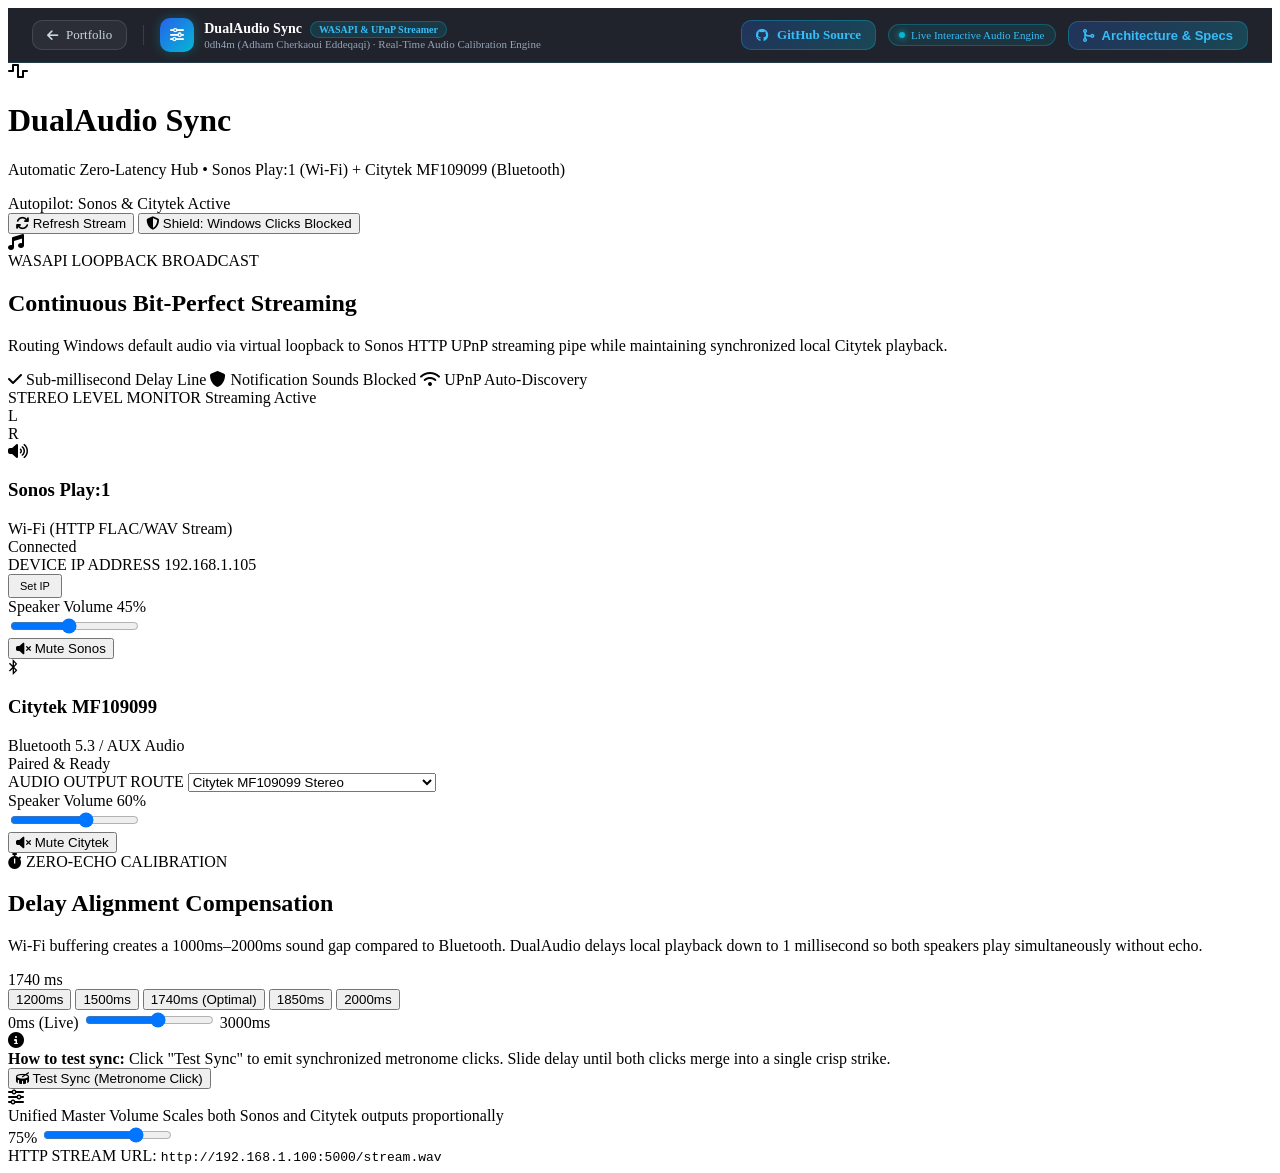
==== demos/dualaudio/index.html @ 764d20c1 "fix(dualaudio): overhaul UI with real FontAwesome icons and sleek glassmorphism; fix(movies): live d" ====
<!DOCTYPE html>
<html lang="en" dir="ltr" class="dark">
<head>
<meta name="author" content="0dh4m (Adham Cherkaoui Eddeqaqi)">
<meta name="copyright" content="Copyright (c) 2026 0dh4m (Adham Cherkaoui Eddeqaqi). All rights reserved.">
<meta charset="UTF-8">
<meta name="viewport" content="width=device-width, initial-scale=1.0">
<title>DualAudio Sync | Sonos Play:1 & Citytek Zero-Latency Audio Hub</title>
<meta name="description" content="Sub-millisecond audio synchronization engine between Sonos Play:1 (Wi-Fi UPnP) and Citytek MF109099 (Bluetooth). Engineered by Adham Cherkaoui Eddeqaqi (0dh4m).">

<!-- Fonts -->
<link rel="preconnect" href="https://fonts.googleapis.com">
<link rel="preconnect" href="https://fonts.gstatic.com" crossorigin>
<link href="https://fonts.googleapis.com/css2?family=JetBrains+Mono:wght@400;500;600;700&family=Plus+Jakarta+Sans:wght@400;500;600;700;800&display=swap" rel="stylesheet">
<link rel="stylesheet" href="https://cdnjs.cloudflare.com/ajax/libs/font-awesome/6.5.1/css/all.min.css">

<link rel="stylesheet" href="style.css">
<style>
/* Portfolio bar enhancements */
.portfolio-nav-bar {
    background: rgba(8, 12, 20, 0.9);
    backdrop-filter: blur(18px);
    -webkit-backdrop-filter: blur(18px);
    border-bottom: 1px solid rgba(56, 189, 248, 0.15);
    position: sticky;
    top: 0;
    z-index: 999;
    padding: 10px 24px;
    display: flex;
    align-items: center;
    justify-content: space-between;
}
.btn-port-back {
    display: inline-flex;
    align-items: center;
    gap: 8px;
    padding: 6px 14px;
    border-radius: 10px;
    background: rgba(255, 255, 255, 0.05);
    border: 1px solid rgba(255, 255, 255, 0.12);
    color: #cbd5e1;
    font-size: 13px;
    font-weight: 500;
    text-decoration: none;
    transition: all 0.2s ease;
}
.btn-port-back:hover {
    background: rgba(6, 182, 212, 0.15);
    border-color: rgba(6, 182, 212, 0.4);
    color: #ffffff;
    transform: translateX(-2px);
}
.btn-arch-modal {
    display: inline-flex;
    align-items: center;
    gap: 8px;
    padding: 6px 14px;
    border-radius: 10px;
    background: linear-gradient(135deg, rgba(37, 99, 235, 0.25), rgba(6, 182, 212, 0.25));
    border: 1px solid rgba(6, 182, 212, 0.35);
    color: #38bdf8;
    font-size: 13px;
    font-weight: 600;
    cursor: pointer;
    transition: all 0.2s ease;
}
.btn-arch-modal:hover {
    background: linear-gradient(135deg, rgba(37, 99, 235, 0.35), rgba(6, 182, 212, 0.35));
    border-color: rgba(6, 182, 212, 0.6);
    color: #ffffff;
    box-shadow: 0 0 15px rgba(6, 182, 212, 0.3);
}

/* Architecture Modal */
.modal-overlay {
    position: fixed;
    inset: 0;
    background: rgba(5, 7, 15, 0.85);
    backdrop-filter: blur(12px);
    z-index: 1000;
    display: none;
    align-items: center;
    justify-content: center;
    padding: 20px;
    opacity: 0;
    transition: opacity 0.3s ease;
}
.modal-overlay.active {
    display: flex;
    opacity: 1;
}
.modal-container {
    background: #0f172a;
    border: 1px solid rgba(56, 189, 248, 0.2);
    border-radius: 20px;
    width: 100%;
    max-width: 880px;
    max-height: 90vh;
    overflow-y: auto;
    box-shadow: 0 25px 60px -15px rgba(0, 0, 0, 0.8), 0 0 40px rgba(6, 182, 212, 0.15);
}
.modal-header {
    padding: 20px 24px;
    border-bottom: 1px solid rgba(255, 255, 255, 0.08);
    display: flex;
    align-items: center;
    justify-content: space-between;
}
.modal-body {
    padding: 24px;
}
.modal-tab-btn {
    background: transparent;
    border: none;
    color: #94a3b8;
    padding: 8px 16px;
    font-size: 13px;
    font-weight: 600;
    border-radius: 8px;
    cursor: pointer;
    transition: all 0.2s;
}
.modal-tab-btn.active {
    background: rgba(6, 182, 212, 0.15);
    color: #38bdf8;
    border: 1px solid rgba(6, 182, 212, 0.3);
}
.code-snippet {
    background: #090d16;
    border: 1px solid rgba(255, 255, 255, 0.06);
    border-radius: 12px;
    padding: 16px;
    font-family: 'JetBrains Mono', monospace;
    font-size: 12px;
    line-height: 1.6;
    color: #cbd5e1;
    overflow-x: auto;
}
</style>
</head>
<body>
    <!-- Top Portfolio Navigation Bar -->
    <nav class="portfolio-nav-bar">
        <div style="display:flex; align-items:center; gap:16px;">
            <a href="../../index.html" class="btn-port-back">
                <i class="fa-solid fa-arrow-left"></i>
                <span>Portfolio</span>
            </a>
            <div style="height:20px; width:1px; background:rgba(255,255,255,0.12);"></div>
            <div style="display:flex; align-items:center; gap:10px;">
                <div style="width:34px; height:34px; border-radius:10px; background:linear-gradient(135deg, #2563eb, #06b6d4); display:flex; align-items:center; justify-content:center; color:#fff; font-size:14px; box-shadow:0 0 12px rgba(6,182,212,0.3);">
                    <i class="fa-solid fa-sliders"></i>
                </div>
                <div>
                    <div style="font-weight:700; font-size:14px; color:#fff; display:flex; align-items:center; gap:8px;">
                        <span>DualAudio Sync</span>
                        <span style="font-size:10px; padding:2px 8px; border-radius:12px; background:rgba(6,182,212,0.15); border:1px solid rgba(6,182,212,0.3); color:#38bdf8;">WASAPI &amp; UPnP Streamer</span>
                    </div>
                    <div style="font-size:11px; color:#94a3b8;">0dh4m (Adham Cherkaoui Eddeqaqi) · Real-Time Audio Calibration Engine</div>
                </div>
            </div>
        </div>
        <div style="display:flex; align-items:center; gap:12px;">
            <a href="https://github.com/0dh4m/dualaudio-sync" target="_blank" rel="noopener" class="btn-arch-modal" style="text-decoration:none;">
                <i class="fa-brands fa-github"></i>
                <span>GitHub Source</span>
            </a>

            <span id="demo-mode-badge" style="display:inline-flex; align-items:center; gap:6px; font-size:11px; padding:4px 10px; border-radius:20px; background:rgba(6,182,212,0.12); border:1px solid rgba(6,182,212,0.3); color:#38bdf8;">
                <span style="width:6px; height:6px; border-radius:50%; background:#06b6d4; box-shadow:0 0 6px #06b6d4;"></span>
                <span>Live Interactive Audio Engine</span>
            </span>
            <button class="btn-arch-modal" onclick="openArchModal()">
                <i class="fa-solid fa-code-merge"></i>
                <span>Architecture &amp; Specs</span>
            </button>
        </div>
    </nav>

    <!-- Ambient Lighting (Cyan & Blue) -->
    <div class="ambient-glow glow-cyan"></div>
    <div class="ambient-glow glow-blue"></div>

    <div class="app-container">
        <!-- HEADER -->
        <header class="app-header">
            <div class="brand-group">
                <div class="brand-icon">
                    <i class="fa-solid fa-wave-square"></i>
                </div>
                <div>
                    <h1 class="brand-title">DualAudio <span class="gradient-text">Sync</span></h1>
                    <p class="brand-subtitle">Automatic Zero-Latency Hub • Sonos Play:1 (Wi-Fi) + Citytek MF109099 (Bluetooth)</p>
                </div>
            </div>

            <div class="header-actions">
                <div class="connection-pill active" id="autopilot-pill">
                    <span class="status-pulse"></span>
                    <span id="autopilot-text">Autopilot: Sonos &amp; Citytek Active</span>
                </div>
                <button class="btn btn-glass" id="btn-restart-stream" title="Restart Audio Stream Engine">
                    <i class="fa-solid fa-arrows-rotate"></i>
                    <span>Refresh Stream</span>
                </button>
                <button class="btn btn-glass btn-shield" id="btn-toggle-notifs" title="Block Windows Notification Dings & Mouse Clicks">
                    <i class="fa-solid fa-shield-halved"></i>
                    <span id="shield-status-text">Shield: Windows Clicks Blocked</span>
                </button>
            </div>
        </header>

        <!-- HERO ACTIVE MONITOR -->
        <section class="live-hero-card glass-panel">
            <div class="hero-left">
                <div class="radar-circle">
                    <div class="radar-scan"></div>
                    <i class="fa-solid fa-music"></i>
                </div>
                <div class="hero-text">
                    <div class="live-badge">
                        <span class="pulse-point"></span>
                        <span>WASAPI LOOPBACK BROADCAST</span>
                    </div>
                    <h2 class="hero-title">Continuous Bit-Perfect Streaming</h2>
                    <p class="hero-desc">Routing Windows default audio via virtual loopback to Sonos HTTP UPnP streaming pipe while maintaining synchronized local Citytek playback.</p>
                    <div class="hero-features-row">
                        <span class="feature-tag"><i class="fa-solid fa-check"></i> Sub-millisecond Delay Line</span>
                        <span class="feature-tag active" id="hero-shield-tag"><i class="fa-solid fa-shield"></i> <span id="hero-shield-text">Notification Sounds Blocked</span></span>
                        <span class="feature-tag"><i class="fa-solid fa-wifi"></i> UPnP Auto-Discovery</span>
                    </div>
                </div>
            </div>

            <div class="vu-meters-hero">
                <div class="vu-meta">
                    <span class="vu-title">STEREO LEVEL MONITOR</span>
                    <span class="vu-status" id="audio-activity-status">Streaming Active</span>
                </div>
                <div class="vu-meter-row">
                    <span class="vu-label">L</span>
                    <div class="vu-bar-track">
                        <div class="vu-bar-fill fill-cyan" id="hero-vu-left" style="width: 65%;"></div>
                    </div>
                </div>
                <div class="vu-meter-row">
                    <span class="vu-label">R</span>
                    <div class="vu-bar-track">
                        <div class="vu-bar-fill fill-blue" id="hero-vu-right" style="width: 72%;"></div>
                    </div>
                </div>
            </div>
        </section>

        <!-- SPEAKERS STATUS GRID -->
        <section class="speakers-grid">
            <!-- SONOS CARD -->
            <div class="speaker-card sonos-card glass-panel">
                <div class="card-header">
                    <div class="speaker-brand">
                        <div class="badge-icon icon-blue">
                            <i class="fa-solid fa-volume-high"></i>
                        </div>
                        <div>
                            <h3 class="speaker-name" id="sonos-device-name">Sonos Play:1</h3>
                            <span class="connection-type">Wi-Fi (HTTP FLAC/WAV Stream)</span>
                        </div>
                    </div>
                    <div class="status-indicator" id="sonos-status-badge">
                        <span class="dot"></span>
                        <span id="sonos-status-text">Connected</span>
                    </div>
                </div>

                <div class="ip-info-bar">
                    <div class="ip-meta">
                        <span class="ip-label">DEVICE IP ADDRESS</span>
                        <span class="ip-value" id="sonos-ip-display">192.168.1.105</span>
                    </div>
                    <button class="btn-glass" id="btn-edit-sonos-ip" style="padding:4px 10px; font-size:11px;">Set IP</button>
                </div>

                <div class="slider-control-group">
                    <div class="slider-labels">
                        <span>Speaker Volume</span>
                        <span class="slider-value" id="sonos-vol-val">45%</span>
                    </div>
                    <input type="range" class="custom-range range-blue" id="sonos-vol-slider" min="0" max="100" value="45">
                </div>

                <div class="card-footer-actions">
                    <button class="btn-outline-blue" id="btn-sonos-mute">
                        <i class="fa-solid fa-volume-xmark"></i>
                        <span>Mute Sonos</span>
                    </button>
                </div>
            </div>

            <!-- CITYTEK CARD -->
            <div class="speaker-card citytek-card glass-panel">
                <div class="card-header">
                    <div class="speaker-brand">
                        <div class="badge-icon icon-cyan">
                            <i class="fa-brands fa-bluetooth-b"></i>
                        </div>
                        <div>
                            <h3 class="speaker-name">Citytek MF109099</h3>
                            <span class="connection-type">Bluetooth 5.3 / AUX Audio</span>
                        </div>
                    </div>
                    <div class="status-indicator" id="citytek-status-badge">
                        <span class="dot"></span>
                        <span id="citytek-status-text">Paired &amp; Ready</span>
                    </div>
                </div>

                <div class="device-selector-bar">
                    <span class="ip-label">AUDIO OUTPUT ROUTE</span>
                    <select class="custom-dropdown" id="citytek-device-dropdown">
                        <option value="default">Headphones (Realtek Audio)</option>
                        <option value="citytek" selected>Citytek MF109099 Stereo</option>
                        <option value="cable">CABLE Input (VB-Audio Virtual Cable)</option>
                    </select>
                </div>

                <div class="slider-control-group">
                    <div class="slider-labels">
                        <span>Speaker Volume</span>
                        <span class="slider-value" id="citytek-vol-val">60%</span>
                    </div>
                    <input type="range" class="custom-range range-cyan" id="citytek-vol-slider" min="0" max="100" value="60">
                </div>

                <div class="card-footer-actions">
                    <button class="btn-outline-cyan" id="btn-citytek-mute">
                        <i class="fa-solid fa-volume-xmark"></i>
                        <span>Mute Citytek</span>
                    </button>
                </div>
            </div>
        </section>

        <!-- ZERO-ECHO CALIBRATION ENGINE -->
        <section class="sync-panel glass-panel">
            <div class="sync-header">
                <div>
                    <div class="section-tag"><i class="fa-solid fa-stopwatch"></i> ZERO-ECHO CALIBRATION</div>
                    <h2 class="section-title">Delay Alignment Compensation</h2>
                    <p class="section-desc">Wi-Fi buffering creates a 1000ms–2000ms sound gap compared to Bluetooth. DualAudio delays local playback down to 1 millisecond so both speakers play simultaneously without echo.</p>
                </div>
                <div class="delay-display-huge">
                    <span class="huge-number" id="delay-num-display">1740</span>
                    <span class="huge-unit">ms</span>
                </div>
            </div>

            <!-- Sync Slider Controls -->
            <div class="sync-slider-wrapper">
                <div class="quick-preset-chips">
                    <button class="chip" data-delay="1200">1200ms</button>
                    <button class="chip" data-delay="1500">1500ms</button>
                    <button class="chip active" data-delay="1740">1740ms (Optimal)</button>
                    <button class="chip" data-delay="1850">1850ms</button>
                    <button class="chip" data-delay="2000">2000ms</button>
                </div>

                <div class="slider-range-box">
                    <span class="range-mark">0ms (Live)</span>
                    <input type="range" class="custom-range range-sync" id="sync-delay-slider" min="0" max="3000" step="10" value="1740">
                    <span class="range-mark">3000ms</span>
                </div>
            </div>

            <!-- Calibration Assistant Button -->
            <div class="calibration-action-box">
                <div class="assistant-explainer">
                    <i class="fa-solid fa-circle-info"></i>
                    <div>
                        <strong>How to test sync:</strong> Click "Test Sync" to emit synchronized metronome clicks. Slide delay until both clicks merge into a single crisp strike.
                    </div>
                </div>

                <button class="btn btn-primary-pulse" id="btn-calibrate-beat">
                    <i class="fa-solid fa-drum"></i>
                    <span id="calibrate-btn-text">Test Sync (Metronome Click)</span>
                </button>
            </div>
        </section>

        <!-- MASTER CONTROLS BAR -->
        <footer class="master-control-bar glass-panel">
            <div class="master-label-group">
                <i class="fa-solid fa-sliders"></i>
                <div>
                    <span class="master-title">Unified Master Volume</span>
                    <span class="master-subtitle">Scales both Sonos and Citytek outputs proportionally</span>
                </div>
            </div>

            <div class="master-slider-box">
                <span class="slider-value" id="master-vol-val">75%</span>
                <input type="range" class="custom-range range-master" id="master-vol-slider" min="0" max="100" value="75">
            </div>

            <div class="master-status-info">
                <span class="server-label">HTTP STREAM URL:</span>
                <code class="stream-code" id="footer-stream-url">http://192.168.1.100:5000/stream.wav</code>
            </div>
        </footer>
    </div>

    <!-- ARCHITECTURE MODAL -->
    <div class="modal-overlay" id="archModal" onclick="closeArchModalOnOverlay(event)">
        <div class="modal-container" onclick="event.stopPropagation()">
            <div class="modal-header">
                <div style="display:flex; align-items:center; gap:12px;">
                    <div style="width:36px; height:36px; border-radius:10px; background:linear-gradient(135deg, #2563eb, #06b6d4); display:flex; align-items:center; justify-content:center; color:#fff;">
                        <i class="fa-solid fa-microchip"></i>
                    </div>
                    <div>
                        <h3 style="margin:0; font-size:16px; font-weight:700; color:#fff;">DualAudio Sync · System Architecture</h3>
                        <p style="margin:0; font-size:12px; color:#94a3b8;">High-Precision Low-Latency Windows Audio Interception &amp; DLNA Streaming</p>
                    </div>
                </div>
                <button onclick="closeArchModal()" style="background:none; border:none; color:#94a3b8; font-size:20px; cursor:pointer;">&times;</button>
            </div>
            
            <div style="padding:12px 24px 0 24px; display:flex; gap:8px; border-bottom:1px solid rgba(255,255,255,0.08);">
                <button class="modal-tab-btn active" onclick="switchTab('wasapi', this)">WASAPI Loopback</button>
                <button class="modal-tab-btn" onclick="switchTab('upnp', this)">Sonos UPnP/DLNA</button>
                <button class="modal-tab-btn" onclick="switchTab('sync', this)">Echo Calibration</button>
                <button class="modal-tab-btn" onclick="switchTab('shield', this)">Notification Shield</button>
            </div>

            <div class="modal-body">
                <!-- TAB 1: WASAPI -->
                <div id="tab-wasapi" class="tab-pane active">
                    <h4 style="color:#38bdf8; margin-top:0;">Windows Core Audio &amp; PyAudioWPatch Loopback</h4>
                    <p style="color:#94a3b8; font-size:13px; line-height:1.6;">
                        DualAudio taps into the Windows 11 Core Audio API via <code>PyAudioWPatch</code> to establish a zero-copy loopback stream of system playback at <strong>44,100 Hz / 16-bit Stereo PCM</strong>. Audio frames (1024 chunks ~23.2ms) are captured before DAC conversion and written simultaneously to an in-memory ring buffer.
                    </p>
                    <div class="code-snippet">
<span style="color:#38bdf8;">import</span> pyaudiowpatch <span style="color:#38bdf8;">as</span> pyaudio

<span style="color:#64748b;"># Locate default WASAPI loopback device</span>
p = pyaudio.PyAudio()
wasapi_info = p.get_host_api_info_by_type(pyaudio.paWASAPI)
default_speakers = p.get_device_info_by_index(wasapi_info[<span style="color:#38bdf8;">"defaultOutputDevice"</span>])

<span style="color:#64748b;"># Open loopback stream at 44.1kHz Stereo PCM</span>
stream = p.open(format=pyaudio.paInt16,
                channels=2,
                rate=44100,
                input=<span style="color:#38bdf8;">True</span>,
                input_device_index=default_speakers[<span style="color:#38bdf8;">"index"</span>],
                frames_per_buffer=1024)
                    </div>
                </div>

                <!-- TAB 2: UPNP -->
                <div id="tab-upnp" class="tab-pane" style="display:none;">
                    <h4 style="color:#38bdf8; margin-top:0;">Sonos HTTP Streaming via SoCo (UPnP / DLNA)</h4>
                    <p style="color:#94a3b8; font-size:13px; line-height:1.6;">
                        Sonos Play:1 does not feature Bluetooth or AUX inputs. DualAudio launches an embedded HTTP streaming endpoint generating continuous chunked WAV streams (with a synthetic 44-byte infinite-length RIFF header) and commands the Sonos device via UPnP SOAP requests using the Python <code>soco</code> library.
                    </p>
                    <div class="code-snippet">
<span style="color:#38bdf8;">import</span> soco

<span style="color:#64748b;"># Connect to Sonos Play:1 on subnet</span>
sonos = soco.SoCo(<span style="color:#38bdf8;">"192.168.1.105"</span>)

<span style="color:#64748b;"># Stream captured PC master audio via infinite HTTP WAV pipe</span>
stream_url = <span style="color:#38bdf8;">"http://192.168.1.100:5000/stream.wav"</span>
sonos.play_uri(stream_url, title=<span style="color:#38bdf8;">"DualAudio Sync PC Stream"</span>)
                    </div>
                </div>

                <!-- TAB 3: SYNC -->
                <div id="tab-sync" class="tab-pane" style="display:none;">
                    <h4 style="color:#38bdf8; margin-top:0;">Ring-Buffer Jitter Compensation &amp; Echo Cancellation</h4>
                    <p style="color:#94a3b8; font-size:13px; line-height:1.6;">
                        Because Wi-Fi HTTP streaming introduces ~1,740ms of packet buffer latency inside the Sonos hardware DAC, playing Bluetooth directly results in an unlistenable echo chamber. DualAudio delays the local Citytek Bluetooth speaker buffer by exactly \(\Delta t\) milliseconds via a thread-safe circular ring buffer.
                    </p>
                    <div class="code-snippet">
<span style="color:#64748b;"># Jitter buffer implementation with dynamic delay</span>
delay_samples = int((target_delay_ms / 1000.0) * SAMPLE_RATE)
ring_buffer = deque(maxlen=delay_samples)

<span style="color:#38bdf8;">def</span> <span style="color:#38bdf8;">playback_worker</span>():
    <span style="color:#38bdf8;">while</span> <span style="color:#38bdf8;">True</span>:
        frame = input_queue.get()
        ring_buffer.append(frame)
        <span style="color:#38bdf8;">if</span> len(ring_buffer) == delay_samples:
            delayed_frame = ring_buffer.popleft()
            output_citytek.write(delayed_frame)
                    </div>
                </div>

                <!-- TAB 4: SHIELD -->
                <div id="tab-shield" class="tab-pane" style="display:none;">
                    <h4 style="color:#38bdf8; margin-top:0;">Windows Notification Sound Shield</h4>
                    <p style="color:#94a3b8; font-size:13px; line-height:1.6;">
                        Prevents annoying Windows system sounds (clicks, error beeps, Teams alerts) from blasting over the Sonos speakers during music or movie playback by programmatically suppressing the Windows Audio Ducking session.
                    </p>
                    <div class="code-snippet">
<span style="color:#64748b;"># PyCaw Windows Audio Session Controller</span>
<span style="color:#38bdf8;">from</span> pycaw.pycaw <span style="color:#38bdf8;">import</span> AudioUtilities

sessions = AudioUtilities.GetAllSessions()
<span style="color:#38bdf8;">for</span> session <span style="color:#38bdf8;">in</span> sessions:
    <span style="color:#38bdf8;">if</span> session.Process <span style="color:#38bdf8;">and</span> session.Process.name() == <span style="color:#38bdf8;">"SystemSounds.exe"</span>:
        volume = session.SimpleAudioVolume
        volume.SetMute(1, <span style="color:#38bdf8;">None</span>)
                    </div>
                </div>
            </div>
        </div>
    </div>

    <!-- Audio Element for Synthetic Metronome & Web Audio -->
    <script src="app.js"></script>
    <script>
        function openArchModal() {
            document.getElementById('archModal').classList.add('active');
        }
        function closeArchModal() {
            document.getElementById('archModal').classList.remove('active');
        }
        function closeArchModalOnOverlay(e) {
            if (e.target.id === 'archModal') {
                closeArchModal();
            }
        }
        function switchTab(tabId, btn) {
            document.querySelectorAll('.tab-pane').forEach(p => p.style.display = 'none');
            document.querySelectorAll('.modal-tab-btn').forEach(b => b.classList.remove('active'));
            document.getElementById('tab-' + tabId).style.display = 'block';
            btn.classList.add('active');
        }
    </script>
</body>
</html>
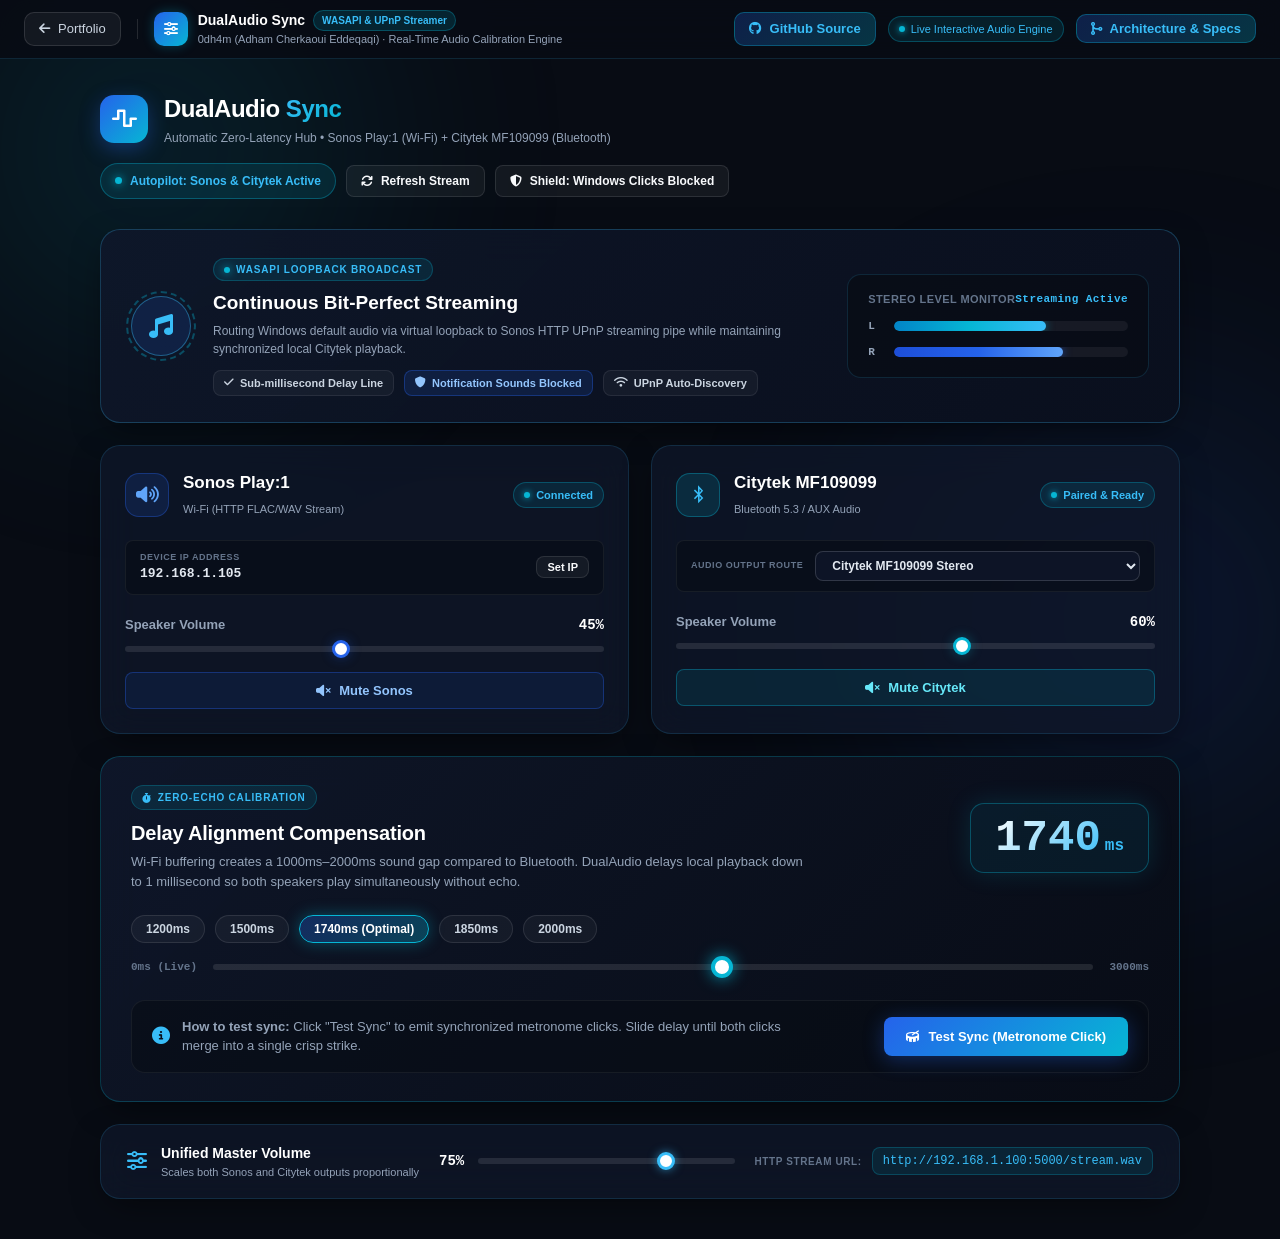
==== commit 1484ca9f: "fix(dualaudio): overhaul UI with real FontAwesome icons and sleek glassmorphism; fix(movies): live d" ====
--- a/demos/dualaudio/index.html
+++ b/demos/dualaudio/index.html
@@ -14,7 +14,7 @@
 <link href="https://fonts.googleapis.com/css2?family=JetBrains+Mono:wght@400;500;600;700&family=Plus+Jakarta+Sans:wght@400;500;600;700;800&display=swap" rel="stylesheet">
 <link rel="stylesheet" href="https://cdnjs.cloudflare.com/ajax/libs/font-awesome/6.5.1/css/all.min.css">
 
-<link rel="stylesheet" href="style.css">
+<link rel="stylesheet" href="style.css?v=2026112103">
 <style>
 /* Portfolio bar enhancements */
 .portfolio-nav-bar {
--- a/demos/dualaudio/style.css
+++ b/demos/dualaudio/style.css
@@ -0,0 +1,820 @@
+/* ==========================================================================
+   DualAudio Sync — Ultra-Polished Executive Glassmorphism UI
+   Cobalt Blue & Electric Cyan Unified Design System
+   Engineered by Adham Cherkaoui Eddeqaqi (0dh4m)
+   ========================================================================== */
+
+:root {
+    --bg-dark: #080c14;
+    --bg-surface: rgba(15, 23, 42, 0.75);
+    --bg-surface-hover: rgba(22, 33, 58, 0.85);
+    --bg-card: rgba(15, 23, 42, 0.82);
+    --card-border: rgba(56, 189, 248, 0.15);
+    --card-border-hover: rgba(56, 189, 248, 0.35);
+
+    --primary-blue: #2563eb;
+    --primary-blue-glow: rgba(37, 99, 235, 0.35);
+    --accent-cyan: #06b6d4;
+    --accent-cyan-glow: rgba(6, 182, 212, 0.35);
+    --accent-sky: #38bdf8;
+    
+    --text-main: #f8fafc;
+    --text-muted: #94a3b8;
+    --text-dim: #64748b;
+
+    --radius-sm: 8px;
+    --radius-md: 14px;
+    --radius-lg: 20px;
+    --radius-xl: 26px;
+
+    --transition: all 0.25s cubic-bezier(0.16, 1, 0.3, 1);
+}
+
+* {
+    margin: 0;
+    padding: 0;
+    box-sizing: border-box;
+}
+
+body {
+    background-color: var(--bg-dark);
+    color: var(--text-main);
+    font-family: 'Plus Jakarta Sans', -apple-system, BlinkMacSystemFont, 'Segoe UI', Roboto, sans-serif;
+    min-height: 100vh;
+    overflow-x: hidden;
+    position: relative;
+    line-height: 1.5;
+}
+
+/* Ambient dynamic background lighting */
+.ambient-glow {
+    position: fixed;
+    border-radius: 50%;
+    filter: blur(120px);
+    pointer-events: none;
+    z-index: 0;
+    opacity: 0.18;
+}
+.glow-cyan {
+    width: 600px;
+    height: 600px;
+    background: radial-gradient(circle, #06b6d4 0%, transparent 70%);
+    top: -150px;
+    left: -150px;
+}
+.glow-blue {
+    width: 700px;
+    height: 700px;
+    background: radial-gradient(circle, #2563eb 0%, transparent 70%);
+    top: 30%;
+    right: -200px;
+}
+
+/* Glass panel baseline */
+.glass-panel {
+    background: var(--bg-surface);
+    backdrop-filter: blur(18px);
+    -webkit-backdrop-filter: blur(18px);
+    border: 1px solid var(--card-border);
+    border-radius: var(--radius-lg);
+    box-shadow: 0 10px 35px -10px rgba(0, 0, 0, 0.6);
+    transition: var(--transition);
+}
+.glass-panel:hover {
+    border-color: var(--card-border-hover);
+}
+
+/* Container */
+.app-container {
+    max-width: 1120px;
+    margin: 0 auto;
+    padding: 24px 20px 40px;
+    position: relative;
+    z-index: 1;
+    display: flex;
+    flex-direction: column;
+    gap: 22px;
+}
+
+/* ==================== APP HEADER ==================== */
+.app-header {
+    display: flex;
+    align-items: center;
+    justify-content: space-between;
+    flex-wrap: wrap;
+    gap: 16px;
+    padding: 8px 0;
+}
+.brand-group {
+    display: flex;
+    align-items: center;
+    gap: 16px;
+}
+.brand-icon {
+    width: 48px;
+    height: 48px;
+    border-radius: var(--radius-md);
+    background: linear-gradient(135deg, #2563eb, #06b6d4);
+    display: flex;
+    align-items: center;
+    justify-content: center;
+    color: #ffffff;
+    font-size: 20px;
+    box-shadow: 0 6px 20px var(--primary-blue-glow);
+}
+.brand-title {
+    font-size: 24px;
+    font-weight: 800;
+    letter-spacing: -0.02em;
+    color: #ffffff;
+}
+.gradient-text {
+    background: linear-gradient(135deg, #38bdf8, #06b6d4);
+    -webkit-background-clip: text;
+    -webkit-text-fill-color: transparent;
+}
+.brand-subtitle {
+    font-size: 12px;
+    color: var(--text-muted);
+    font-weight: 500;
+    margin-top: 2px;
+}
+.header-actions {
+    display: flex;
+    align-items: center;
+    gap: 10px;
+    flex-wrap: wrap;
+}
+
+.connection-pill {
+    display: inline-flex;
+    align-items: center;
+    gap: 8px;
+    padding: 8px 14px;
+    border-radius: 999px;
+    font-size: 12px;
+    font-weight: 600;
+    background: rgba(6, 182, 212, 0.12);
+    border: 1px solid rgba(6, 182, 212, 0.35);
+    color: #38bdf8;
+}
+.status-pulse {
+    width: 7px;
+    height: 7px;
+    border-radius: 50%;
+    background: #06b6d4;
+    box-shadow: 0 0 10px #06b6d4;
+    animation: pulseGlow 1.8s infinite;
+}
+@keyframes pulseGlow {
+    0%, 100% { opacity: 1; transform: scale(1); }
+    50% { opacity: 0.5; transform: scale(1.3); }
+}
+
+.btn-glass {
+    display: inline-flex;
+    align-items: center;
+    gap: 8px;
+    padding: 8px 14px;
+    border-radius: var(--radius-sm);
+    background: rgba(255, 255, 255, 0.05);
+    border: 1px solid rgba(255, 255, 255, 0.1);
+    color: var(--text-main);
+    font-size: 12px;
+    font-weight: 600;
+    cursor: pointer;
+    transition: var(--transition);
+}
+.btn-glass:hover {
+    background: rgba(37, 99, 235, 0.15);
+    border-color: rgba(37, 99, 235, 0.4);
+    color: #ffffff;
+}
+
+/* ==================== HERO ACTIVE MONITOR ==================== */
+.live-hero-card {
+    padding: 26px 30px;
+    display: flex;
+    align-items: center;
+    justify-content: space-between;
+    gap: 30px;
+    flex-wrap: wrap;
+    background: linear-gradient(135deg, rgba(15, 23, 42, 0.9), rgba(10, 16, 30, 0.95));
+    border-color: rgba(56, 189, 248, 0.25);
+    position: relative;
+    overflow: hidden;
+}
+.hero-left {
+    display: flex;
+    align-items: center;
+    gap: 22px;
+    flex: 1;
+    min-width: 320px;
+}
+.radar-circle {
+    width: 60px;
+    height: 60px;
+    border-radius: 50%;
+    background: rgba(37, 99, 235, 0.15);
+    border: 1px solid rgba(56, 189, 248, 0.4);
+    display: flex;
+    align-items: center;
+    justify-content: center;
+    color: #38bdf8;
+    font-size: 24px;
+    position: relative;
+    flex-shrink: 0;
+}
+.radar-scan {
+    position: absolute;
+    inset: -6px;
+    border-radius: 50%;
+    border: 2px dashed rgba(6, 182, 212, 0.35);
+    animation: rotateScan 12s linear infinite;
+}
+@keyframes rotateScan {
+    100% { transform: rotate(360deg); }
+}
+.hero-text {
+    flex: 1;
+}
+.live-badge {
+    display: inline-flex;
+    align-items: center;
+    gap: 6px;
+    font-size: 10px;
+    font-weight: 700;
+    letter-spacing: 0.08em;
+    color: #38bdf8;
+    background: rgba(6, 182, 212, 0.12);
+    padding: 3px 10px;
+    border-radius: 999px;
+    margin-bottom: 8px;
+    border: 1px solid rgba(6, 182, 212, 0.25);
+}
+.pulse-point {
+    width: 6px;
+    height: 6px;
+    border-radius: 50%;
+    background: #06b6d4;
+    box-shadow: 0 0 8px #06b6d4;
+}
+.hero-title {
+    font-size: 19px;
+    font-weight: 700;
+    color: #ffffff;
+    margin-bottom: 4px;
+}
+.hero-desc {
+    font-size: 12px;
+    color: var(--text-muted);
+    line-height: 1.5;
+    margin-bottom: 12px;
+}
+.hero-features-row {
+    display: flex;
+    align-items: center;
+    gap: 10px;
+    flex-wrap: wrap;
+}
+.feature-tag {
+    display: inline-flex;
+    align-items: center;
+    gap: 6px;
+    font-size: 11px;
+    font-weight: 600;
+    padding: 4px 10px;
+    border-radius: var(--radius-sm);
+    background: rgba(255, 255, 255, 0.04);
+    border: 1px solid rgba(255, 255, 255, 0.08);
+    color: #cbd5e1;
+}
+.feature-tag.active {
+    background: rgba(37, 99, 235, 0.15);
+    border-color: rgba(37, 99, 235, 0.35);
+    color: #93c5fd;
+}
+
+/* VU Meters */
+.vu-meters-hero {
+    min-width: 260px;
+    display: flex;
+    flex-direction: column;
+    gap: 10px;
+    background: rgba(8, 12, 20, 0.7);
+    padding: 16px 20px;
+    border-radius: var(--radius-md);
+    border: 1px solid var(--card-border);
+}
+.vu-meta {
+    display: flex;
+    align-items: center;
+    justify-content: space-between;
+    font-size: 11px;
+    font-weight: 700;
+    letter-spacing: 0.04em;
+}
+.vu-title {
+    color: var(--text-dim);
+}
+.vu-status {
+    color: #38bdf8;
+    font-family: 'JetBrains Mono', monospace;
+    font-size: 11px;
+}
+.vu-meter-row {
+    display: flex;
+    align-items: center;
+    gap: 12px;
+}
+.vu-label {
+    font-size: 11px;
+    font-weight: 800;
+    color: var(--text-muted);
+    width: 14px;
+    font-family: 'JetBrains Mono', monospace;
+}
+.vu-bar-track {
+    flex: 1;
+    height: 10px;
+    background: rgba(255, 255, 255, 0.06);
+    border-radius: 999px;
+    overflow: hidden;
+    position: relative;
+}
+.vu-bar-fill {
+    height: 100%;
+    border-radius: 999px;
+    transition: width 0.08s ease-out;
+}
+.fill-cyan {
+    background: linear-gradient(90deg, #0284c7, #06b6d4, #38bdf8);
+    box-shadow: 0 0 10px rgba(6, 182, 212, 0.6);
+}
+.fill-blue {
+    background: linear-gradient(90deg, #1d4ed8, #2563eb, #60a5fa);
+    box-shadow: 0 0 10px rgba(37, 99, 235, 0.6);
+}
+
+/* ==================== SPEAKERS GRID ==================== */
+.speakers-grid {
+    display: grid;
+    grid-template-columns: repeat(auto-fit, minmax(360px, 1fr));
+    gap: 22px;
+}
+.speaker-card {
+    padding: 24px;
+    display: flex;
+    flex-direction: column;
+    gap: 20px;
+    position: relative;
+    overflow: hidden;
+}
+.card-header {
+    display: flex;
+    align-items: center;
+    justify-content: space-between;
+}
+.speaker-brand {
+    display: flex;
+    align-items: center;
+    gap: 14px;
+}
+.badge-icon {
+    width: 44px;
+    height: 44px;
+    border-radius: var(--radius-md);
+    display: flex;
+    align-items: center;
+    justify-content: center;
+    font-size: 18px;
+}
+.icon-blue {
+    background: rgba(37, 99, 235, 0.15);
+    border: 1px solid rgba(37, 99, 235, 0.35);
+    color: #60a5fa;
+}
+.icon-cyan {
+    background: rgba(6, 182, 212, 0.15);
+    border: 1px solid rgba(6, 182, 212, 0.35);
+    color: #38bdf8;
+}
+.speaker-name {
+    font-size: 17px;
+    font-weight: 700;
+    color: #ffffff;
+}
+.connection-type {
+    font-size: 11px;
+    color: var(--text-muted);
+}
+.status-indicator {
+    display: inline-flex;
+    align-items: center;
+    gap: 6px;
+    font-size: 11px;
+    font-weight: 600;
+    padding: 4px 10px;
+    border-radius: 999px;
+    background: rgba(6, 182, 212, 0.12);
+    border: 1px solid rgba(6, 182, 212, 0.3);
+    color: #38bdf8;
+}
+.status-indicator .dot {
+    width: 6px;
+    height: 6px;
+    border-radius: 50%;
+    background: #06b6d4;
+    box-shadow: 0 0 6px #06b6d4;
+}
+
+/* Info Bars inside Cards */
+.ip-info-bar, .device-selector-bar {
+    display: flex;
+    align-items: center;
+    justify-content: space-between;
+    background: rgba(8, 12, 20, 0.6);
+    border: 1px solid rgba(255, 255, 255, 0.06);
+    padding: 10px 14px;
+    border-radius: var(--radius-sm);
+    gap: 12px;
+}
+.ip-meta {
+    display: flex;
+    flex-direction: column;
+}
+.ip-label {
+    font-size: 9px;
+    font-weight: 700;
+    letter-spacing: 0.06em;
+    color: var(--text-dim);
+}
+.ip-value {
+    font-size: 13px;
+    font-family: 'JetBrains Mono', monospace;
+    font-weight: 600;
+    color: #e2e8f0;
+}
+.custom-dropdown {
+    background: rgba(15, 23, 42, 0.85);
+    border: 1px solid rgba(255, 255, 255, 0.15);
+    color: #e2e8f0;
+    font-size: 12px;
+    font-weight: 600;
+    padding: 6px 12px;
+    border-radius: var(--radius-sm);
+    outline: none;
+    cursor: pointer;
+    flex: 1;
+}
+
+/* Sliders */
+.slider-control-group {
+    display: flex;
+    flex-direction: column;
+    gap: 10px;
+}
+.slider-labels {
+    display: flex;
+    justify-content: space-between;
+    align-items: center;
+    font-size: 13px;
+    font-weight: 600;
+    color: var(--text-muted);
+}
+.slider-value {
+    font-family: 'JetBrains Mono', monospace;
+    font-weight: 700;
+    color: #ffffff;
+    font-size: 14px;
+}
+.custom-range {
+    -webkit-appearance: none;
+    width: 100%;
+    height: 6px;
+    border-radius: 999px;
+    background: rgba(255, 255, 255, 0.1);
+    outline: none;
+    cursor: pointer;
+}
+.custom-range::-webkit-slider-thumb {
+    -webkit-appearance: none;
+    width: 18px;
+    height: 18px;
+    border-radius: 50%;
+    background: #ffffff;
+    cursor: pointer;
+    box-shadow: 0 0 10px rgba(0, 0, 0, 0.5);
+    transition: transform 0.1s ease;
+}
+.custom-range::-webkit-slider-thumb:hover {
+    transform: scale(1.2);
+}
+.range-blue::-webkit-slider-thumb {
+    border: 3px solid #2563eb;
+    box-shadow: 0 0 12px var(--primary-blue-glow);
+}
+.range-cyan::-webkit-slider-thumb {
+    border: 3px solid #06b6d4;
+    box-shadow: 0 0 12px var(--accent-cyan-glow);
+}
+
+.btn-outline-blue {
+    display: inline-flex;
+    align-items: center;
+    justify-content: center;
+    gap: 8px;
+    width: 100%;
+    padding: 10px 16px;
+    border-radius: var(--radius-sm);
+    background: rgba(37, 99, 235, 0.1);
+    border: 1px solid rgba(37, 99, 235, 0.35);
+    color: #93c5fd;
+    font-size: 13px;
+    font-weight: 600;
+    cursor: pointer;
+    transition: var(--transition);
+}
+.btn-outline-blue:hover {
+    background: rgba(37, 99, 235, 0.25);
+    border-color: rgba(37, 99, 235, 0.6);
+    color: #ffffff;
+}
+
+.btn-outline-cyan {
+    display: inline-flex;
+    align-items: center;
+    justify-content: center;
+    gap: 8px;
+    width: 100%;
+    padding: 10px 16px;
+    border-radius: var(--radius-sm);
+    background: rgba(6, 182, 212, 0.1);
+    border: 1px solid rgba(6, 182, 212, 0.35);
+    color: #67e8f9;
+    font-size: 13px;
+    font-weight: 600;
+    cursor: pointer;
+    transition: var(--transition);
+}
+.btn-outline-cyan:hover {
+    background: rgba(6, 182, 212, 0.25);
+    border-color: rgba(6, 182, 212, 0.6);
+    color: #ffffff;
+}
+
+/* ==================== ZERO-ECHO CALIBRATION ENGINE ==================== */
+.sync-panel {
+    padding: 28px 30px;
+    display: flex;
+    flex-direction: column;
+    gap: 24px;
+    background: linear-gradient(135deg, rgba(15, 23, 42, 0.95), rgba(8, 12, 22, 0.98));
+    border-color: rgba(6, 182, 212, 0.25);
+}
+.sync-header {
+    display: flex;
+    align-items: center;
+    justify-content: space-between;
+    flex-wrap: wrap;
+    gap: 20px;
+}
+.section-tag {
+    display: inline-flex;
+    align-items: center;
+    gap: 6px;
+    font-size: 10px;
+    font-weight: 700;
+    letter-spacing: 0.08em;
+    color: #38bdf8;
+    background: rgba(6, 182, 212, 0.12);
+    padding: 4px 10px;
+    border-radius: 999px;
+    margin-bottom: 8px;
+    border: 1px solid rgba(6, 182, 212, 0.25);
+}
+.section-title {
+    font-size: 20px;
+    font-weight: 800;
+    color: #ffffff;
+    letter-spacing: -0.01em;
+}
+.section-desc {
+    font-size: 13px;
+    color: var(--text-muted);
+    max-width: 680px;
+    margin-top: 4px;
+    line-height: 1.5;
+}
+.delay-display-huge {
+    display: flex;
+    align-items: baseline;
+    gap: 4px;
+    background: rgba(6, 182, 212, 0.08);
+    border: 1px solid rgba(6, 182, 212, 0.35);
+    padding: 12px 24px;
+    border-radius: var(--radius-md);
+    box-shadow: 0 0 25px rgba(6, 182, 212, 0.15);
+}
+.huge-number {
+    font-size: 44px;
+    font-weight: 800;
+    font-family: 'JetBrains Mono', monospace;
+    background: linear-gradient(135deg, #ffffff, #38bdf8);
+    -webkit-background-clip: text;
+    -webkit-text-fill-color: transparent;
+    line-height: 1;
+}
+.huge-unit {
+    font-size: 16px;
+    font-weight: 700;
+    color: #38bdf8;
+    font-family: 'JetBrains Mono', monospace;
+}
+
+/* Sync Controls */
+.sync-slider-wrapper {
+    display: flex;
+    flex-direction: column;
+    gap: 16px;
+}
+.quick-preset-chips {
+    display: flex;
+    align-items: center;
+    gap: 10px;
+    flex-wrap: wrap;
+}
+.chip {
+    padding: 6px 14px;
+    border-radius: 999px;
+    background: rgba(255, 255, 255, 0.04);
+    border: 1px solid rgba(255, 255, 255, 0.1);
+    color: #cbd5e1;
+    font-size: 12px;
+    font-weight: 600;
+    cursor: pointer;
+    transition: var(--transition);
+}
+.chip:hover {
+    background: rgba(6, 182, 212, 0.15);
+    border-color: rgba(6, 182, 212, 0.4);
+    color: #ffffff;
+}
+.chip.active {
+    background: linear-gradient(135deg, rgba(37, 99, 235, 0.3), rgba(6, 182, 212, 0.3));
+    border-color: #06b6d4;
+    color: #ffffff;
+    box-shadow: 0 0 15px rgba(6, 182, 212, 0.35);
+}
+
+.slider-range-box {
+    display: flex;
+    align-items: center;
+    gap: 16px;
+}
+.range-mark {
+    font-size: 11px;
+    font-weight: 600;
+    color: var(--text-dim);
+    font-family: 'JetBrains Mono', monospace;
+    white-space: nowrap;
+}
+.range-sync {
+    flex: 1;
+}
+.range-sync::-webkit-slider-thumb {
+    width: 22px;
+    height: 22px;
+    background: #ffffff;
+    border: 4px solid #06b6d4;
+    box-shadow: 0 0 16px rgba(6, 182, 212, 0.8);
+}
+
+/* Calibration Action Box */
+.calibration-action-box {
+    display: flex;
+    align-items: center;
+    justify-content: space-between;
+    flex-wrap: wrap;
+    gap: 16px;
+    background: rgba(8, 12, 20, 0.6);
+    border: 1px solid rgba(255, 255, 255, 0.06);
+    padding: 16px 20px;
+    border-radius: var(--radius-md);
+}
+.assistant-explainer {
+    display: flex;
+    align-items: center;
+    gap: 12px;
+    color: var(--text-muted);
+    font-size: 13px;
+    max-width: 650px;
+}
+.assistant-explainer i {
+    color: #38bdf8;
+    font-size: 18px;
+    flex-shrink: 0;
+}
+.btn-primary-pulse {
+    display: inline-flex;
+    align-items: center;
+    gap: 10px;
+    padding: 12px 22px;
+    border-radius: var(--radius-sm);
+    background: linear-gradient(135deg, #2563eb, #06b6d4);
+    border: none;
+    color: #ffffff;
+    font-size: 13px;
+    font-weight: 700;
+    cursor: pointer;
+    box-shadow: 0 4px 20px var(--primary-blue-glow);
+    transition: var(--transition);
+}
+.btn-primary-pulse:hover {
+    transform: translateY(-2px);
+    box-shadow: 0 6px 25px rgba(6, 182, 212, 0.5);
+}
+
+/* ==================== MASTER CONTROLS BAR ==================== */
+.master-control-bar {
+    padding: 18px 26px;
+    display: flex;
+    align-items: center;
+    justify-content: space-between;
+    flex-wrap: wrap;
+    gap: 20px;
+}
+.master-label-group {
+    display: flex;
+    align-items: center;
+    gap: 14px;
+}
+.master-label-group i {
+    font-size: 20px;
+    color: #38bdf8;
+}
+.master-title {
+    font-size: 14px;
+    font-weight: 700;
+    color: #ffffff;
+    display: block;
+}
+.master-subtitle {
+    font-size: 11px;
+    color: var(--text-muted);
+    display: block;
+}
+.master-slider-box {
+    display: flex;
+    align-items: center;
+    gap: 14px;
+    flex: 1;
+    max-width: 380px;
+    min-width: 200px;
+}
+.range-master::-webkit-slider-thumb {
+    border: 3px solid #38bdf8;
+    box-shadow: 0 0 10px rgba(56, 189, 248, 0.6);
+}
+.master-status-info {
+    display: flex;
+    align-items: center;
+    gap: 10px;
+}
+.server-label {
+    font-size: 10px;
+    font-weight: 700;
+    letter-spacing: 0.06em;
+    color: var(--text-dim);
+}
+.stream-code {
+    font-family: 'JetBrains Mono', monospace;
+    font-size: 12px;
+    color: #38bdf8;
+    background: rgba(6, 182, 212, 0.1);
+    border: 1px solid rgba(6, 182, 212, 0.25);
+    padding: 4px 10px;
+    border-radius: var(--radius-sm);
+}
+
+/* Responsive */
+@media (max-width: 768px) {
+    .app-container {
+        padding: 16px 12px 30px;
+    }
+    .speakers-grid {
+        grid-template-columns: 1fr;
+    }
+    .hero-left {
+        flex-direction: column;
+        align-items: flex-start;
+    }
+    .master-slider-box {
+        max-width: 100%;
+        width: 100%;
+    }
+    .delay-display-huge {
+        width: 100%;
+        justify-content: center;
+    }
+}
